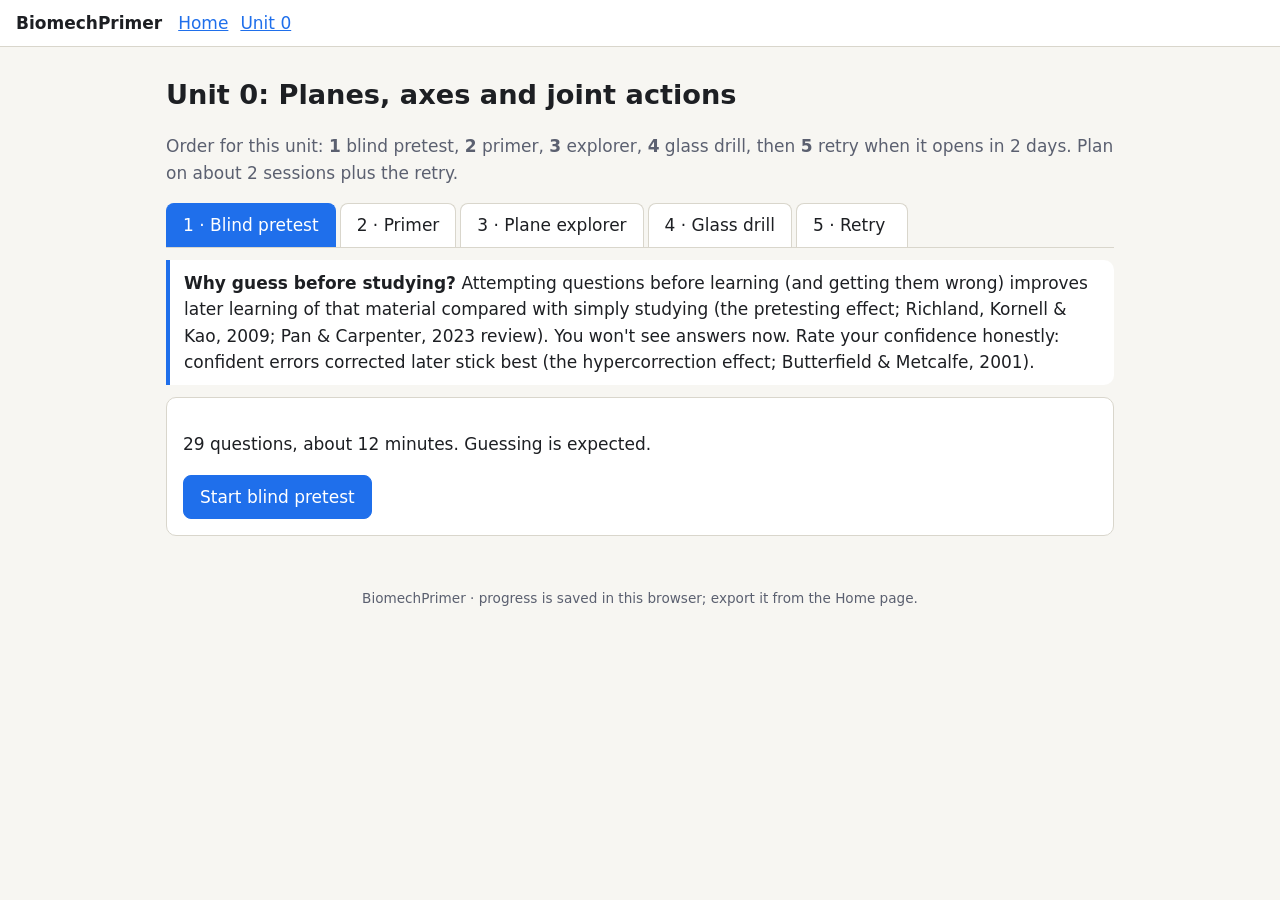
==== units/unit0.html @ 1093fc45 "Scaffold BiomechPrimer and build Unit 0: planes, axes, joint actions Static site (plain HTML/CSS/JS," ====
<!doctype html>
<html lang="en">
<head>
<meta charset="utf-8">
<meta name="viewport" content="width=device-width, initial-scale=1">
<title>Unit 0 · Planes and Axes</title>
<link rel="stylesheet" href="../css/style.css">
</head>
<body>
<header class="top">
  <a class="brand" href="../index.html">BiomechPrimer</a>
  <nav><a href="../index.html">Home</a><a href="unit0.html" aria-current="page">Unit 0</a></nav>
</header>
<main>
  <h1>Unit 0: Planes, axes and joint actions</h1>
  <p class="muted">Order for this unit: <strong>1</strong> blind pretest, <strong>2</strong> primer, <strong>3</strong> explorer, <strong>4</strong> glass drill, then <strong>5</strong> retry when it opens in 2 days. Plan on about 2 sessions plus the retry.</p>

  <div class="tabs" role="tablist">
    <button type="button" role="tab" data-tab="pretest">1 · Blind pretest</button>
    <button type="button" role="tab" data-tab="primer">2 · Primer</button>
    <button type="button" role="tab" data-tab="explorer">3 · Plane explorer</button>
    <button type="button" role="tab" data-tab="drill">4 · Glass drill</button>
    <button type="button" role="tab" data-tab="retry">5 · Retry <span data-due-badge></span></button>
  </div>

  <!-- 1 PRETEST -->
  <section data-panel="pretest" role="tabpanel">
    <div class="key">
      <strong>Why guess before studying?</strong> Attempting questions before learning (and getting them wrong) improves later learning of that material compared with simply studying (the pretesting effect; Richland, Kornell &amp; Kao, 2009; Pan &amp; Carpenter, 2023 review).
      You won't see answers now. Rate your confidence honestly: confident errors corrected later stick best (the hypercorrection effect; Butterfield &amp; Metcalfe, 2001).
    </div>
    <div data-pretest></div>
  </section>

  <!-- 2 PRIMER -->
  <section data-panel="primer" role="tabpanel" hidden>
    <h2>Start here: anatomical position</h2>
    <p>Every direction, plane and action is described from <strong>anatomical position</strong>: standing upright, facing forward, feet parallel, arms at the sides, <strong>palms facing forward</strong>. Think of it as the "zero" on a ruler. A joint action is a change away from this zero (or back toward it).</p>
    <div class="table-wrap"><table>
      <tr><th>Term</th><th>Means</th></tr>
      <tr><td>Anterior / posterior</td><td>front / back</td></tr>
      <tr><td>Superior / inferior</td><td>toward the head / toward the feet</td></tr>
      <tr><td>Medial / lateral</td><td>toward the midline / away from it</td></tr>
      <tr><td>Proximal / distal</td><td>closer to / farther from where a limb attaches to the trunk</td></tr>
    </table></div>

    <h2>The three cardinal planes</h2>
    <div class="key"><strong>Rule 1: a plane is named for the slice it makes.</strong> Movement happens <em>inside</em> the slice, so the movement direction is not the direction in the name.</div>
    <div class="grid">
      <div class="card">
        <h3 class="sag">Sagittal</h3>
        <p><strong>Slice:</strong> left from right, like a knife coming straight down your midline from the crown of your head.</p>
        <p><strong>Movement inside it:</strong> forward and back.</p>
        <p><strong>Feel it:</strong> stand side-on with your right shoulder touching a wall. Swing your right arm forward and back; your knuckles can brush the wall the whole way.</p>
      </div>
      <div class="card">
        <h3 class="fro">Frontal (coronal)</h3>
        <p><strong>Slice:</strong> front from back. Think of separating the front cover of a book from the back cover.</p>
        <p><strong>Movement inside it:</strong> <em>side to side</em>.</p>
        <p><strong>Picture it:</strong> you are sandwiched between two panes of glass, one against your chest and one against your back. You can only move in ways that don't touch the glass: arms and legs out to the sides, bending sideways. Or picture a paper doll pinned flat to a wall: everything it can do without peeling off the wall is frontal.</p>
      </div>
      <div class="card">
        <h3 class="tra">Transverse (horizontal)</h3>
        <p><strong>Slice:</strong> upper from lower, like a tabletop at your waist.</p>
        <p><strong>Movement inside it:</strong> rotation, like a turntable or revolving door.</p>
        <p><strong>Feel it:</strong> sit on a swivel chair, hold your arms out like a T and spin.</p>
      </div>
    </div>

    <h2>Drilling the frontal plane</h2>
    <p>The frontal plane is confusing for a predictable reason: the word "front" makes you think of forward motion. But forward motion is exactly what the frontal plane forbids. Two cross-wirings to memorise as a pair:</p>
    <div class="table-wrap"><table>
      <tr><th>Plane</th><th>Named for the slice between...</th><th>Movement inside it goes...</th></tr>
      <tr><td class="sag">Sagittal</td><td>left | right</td><td>forward / back</td></tr>
      <tr><td class="fro">Frontal</td><td>front | back</td><td>side to side</td></tr>
      <tr><td class="tra">Transverse</td><td>upper | lower</td><td>around (rotation)</td></tr>
    </table></div>
    <p>A sentence to repeat: <strong>"The frontal plane separates front from back, so it is the side-to-side plane."</strong></p>
    <p><strong>Wall test (do it now, 1 minute):</strong> stand with your heels, buttocks, shoulder blades and the back of your head against a wall. The wall is a frontal plane. Raise your arm out to the side: the back of your hand can slide along the wall (frontal). Raise it forward: it leaves the wall (sagittal). Bend sideways: you can slide (frontal). Bow forward: you leave the wall (sagittal). Turn to look over your shoulder: your shoulder leaves the wall by rotating (transverse).</p>

    <h2>Axes: the hinge pin</h2>
    <div class="key"><strong>Rule 2: every movement rotates around an axis that is perpendicular to its plane.</strong> A door swings in a horizontal plane around a vertical hinge. Same idea for every joint.</div>
    <div class="table-wrap"><table>
      <tr><th>Plane</th><th>Axis (perpendicular to it)</th><th>Picture the skewer...</th></tr>
      <tr><td class="sag">Sagittal</td><td>Mediolateral (M-L)</td><td>through both hip joints, side to side</td></tr>
      <tr><td class="fro">Frontal</td><td>Anteroposterior (A-P)</td><td>through the joint from front to back, like a pin through the glass panes</td></tr>
      <tr><td class="tra">Transverse</td><td>Longitudinal (vertical)</td><td>down the length of the limb or spine</td></tr>
    </table></div>
    <div class="key flag"><strong>Naming trap.</strong> Some textbooks call the M-L axis the "frontal" or "coronal axis" (because it lies in the frontal plane) and pair it with sagittal movement. So "frontal axis" means sagittal-plane movement. This course avoids that name and uses M-L, A-P and longitudinal: the axis is named for the direction it <em>points</em>.</div>

    <h2>Joint actions by plane (from anatomical position)</h2>
    <div class="table-wrap"><table>
      <tr><th>Plane</th><th>Actions</th></tr>
      <tr><td class="sag">Sagittal</td><td>Flexion / extension (neck, trunk, shoulder, elbow, wrist, hip, knee); dorsiflexion / plantarflexion (ankle)</td></tr>
      <tr><td class="fro">Frontal</td><td>Abduction / adduction (shoulder, hip, fingers); lateral flexion (trunk, neck); radial / ulnar deviation (wrist); elevation / depression and upward / downward rotation (scapula); inversion / eversion (foot, mostly)</td></tr>
      <tr><td class="tra">Transverse</td><td>Medial / lateral rotation (shoulder, hip); rotation (trunk, neck); pronation / supination (forearm); horizontal abduction / adduction (shoulder, hip from 90 degrees of flexion)</td></tr>
    </table></div>

    <h2>Flagged exceptions</h2>
    <div class="key flag"><strong>1. Knee vs elbow.</strong> Both flexions are sagittal, but the forearm moves forward while the lower leg moves backward. The lower limb rotates medially during development, so its "front" ends up facing a different way. Flexion is defined at the joint, not by "forward".</div>
    <div class="key flag"><strong>2. Start position changes the plane.</strong> Horizontal abduction is still "abduction", but because the arm starts raised forward, it sweeps a horizontal slice. In Part 2 the same logic flips muscle actions: piriformis laterally rotates the hip in anatomical position but becomes a medial rotator when the hip is deeply flexed, because its line of pull crosses to the other side of the axis.</div>
    <div class="key flag"><strong>3. Thumb.</strong> The thumb sits rotated about 90 degrees from the fingers, so its flexion and extension are roughly frontal-plane and its abduction is roughly sagittal. We won't drill this; just know it is the odd one out.</div>
    <div class="key flag"><strong>4. Real movement is multiplanar.</strong> The cardinal planes are a reference grid, like latitude and longitude. Real joints such as the ankle and subtalar joint have oblique axes, and running uses all three planes at once. We name the main plane to reason about which muscles can produce or resist the movement.</div>

    <h2>Why this matters for you</h2>
    <ul>
      <li><strong>Sprinting and the long jump:</strong> propulsion is mostly sagittal (hip, knee and ankle extension). The frontal plane is control: keeping the pelvis level on one leg. The transverse plane is the trunk and pelvis counter-rotating with the arm swing.</li>
      <li><strong>General running:</strong> excessive frontal-plane pelvic drop and knee collapse are common observation targets.</li>
      <li><strong>Everyday health:</strong> most training is sagittal (squats, lunges, walking). Frontal and transverse work, such as side steps and controlled rotation, covers the rest of how you move.</li>
    </ul>
    <p>Next unit preview: once you know the plane and axis, a muscle's <strong>line of pull</strong> relative to that axis tells you its action. You'll derive functions rather than memorise them.</p>

    <h2>Readings (OpenStax, free and peer reviewed)</h2>
    <ul>
      <li><a href="https://openstax.org/books/anatomy-and-physiology-2e/pages/1-6-anatomical-terminology" target="_blank" rel="noopener">A&amp;P 2e, 1.6 Anatomical Terminology</a>: anatomical position, directional terms, body planes (about 15 min).</li>
      <li><a href="https://openstax.org/books/anatomy-and-physiology-2e/pages/9-5-types-of-body-movements" target="_blank" rel="noopener">A&amp;P 2e, 9.5 Types of Body Movements</a>: the joint-action vocabulary with figures (about 20 min).</li>
    </ul>
  </section>

  <!-- 3 EXPLORER -->
  <section data-panel="explorer" role="tabpanel" hidden>
    <div class="explorer">
      <div data-explorer-stage></div>
      <div class="panel card">
        <div class="row"><button type="button" data-mode="planes">Planes</button><button type="button" data-mode="moves">Movements</button></div>
        <div data-planes-ui>
          <label><input type="checkbox" data-plane="sag" checked> <span class="sag">Sagittal</span></label>
          <input type="range" min="-0.45" max="0.45" step="0.01" value="0" data-offset="sag" aria-label="Sagittal plane position">
          <label><input type="checkbox" data-plane="fro"> <span class="fro">Frontal</span></label>
          <input type="range" min="-0.4" max="0.4" step="0.01" value="0" data-offset="fro" aria-label="Frontal plane position">
          <label><input type="checkbox" data-plane="tra"> <span class="tra">Transverse</span></label>
          <input type="range" min="0.05" max="1.75" step="0.01" value="1.0" data-offset="tra" aria-label="Transverse plane position">
        </div>
        <div data-moves-ui hidden>
          <select data-move aria-label="Movement"></select>
          <div class="row"><button type="button" class="primary" data-play>Play</button><button type="button" data-pause>Pause</button></div>
          <input type="range" min="0" max="1" step="0.01" value="0" data-scrub aria-label="Scrub movement">
          <label><input type="checkbox" data-showplane checked> Show movement plane</label>
          <label><input type="checkbox" data-showaxis checked> Show axis</label>
          <label>Glass panes
            <select data-glass>
              <option value="">Off</option><option value="fro" selected>Frontal (chest and back)</option><option value="sag">Sagittal (either side)</option><option value="tra">Transverse (floor and ceiling)</option>
            </select></label>
        </div>
        <div class="row"><button type="button" data-view="front">Front</button><button type="button" data-view="side">Side</button><button type="button" data-view="top">Top</button><button type="button" data-view="three">3/4</button></div>
        <div class="readout" data-readout aria-live="polite"></div>
      </div>
    </div>
    <p class="muted">The dark dot is the nose, so you can always tell which way the figure faces. Things to try: (1) In <em>Planes</em>, slide the sagittal plane off-centre: it becomes parasagittal but is still sagittal. (2) In <em>Movements</em>, keep the frontal glass on and play every movement. Only frontal-plane movements avoid the crack. (3) Switch the glass to match each movement's plane: nothing ever cracks, because rotation around an axis never moves anything along that axis.</p>
  </section>

  <!-- 4 DRILL -->
  <section data-panel="drill" role="tabpanel" hidden>
    <div class="key">Predict, then watch. Glass panes sit against the chest and back (frontal planes). Before each movement plays, predict whether it will crack the glass. This is practice: you get instant feedback, and it doesn't touch your retry schedule.</div>
    <div data-drill></div>
  </section>

  <!-- 5 RETRY -->
  <section data-panel="retry" role="tabpanel" hidden>
    <div data-retry></div>
  </section>
</main>
<footer>BiomechPrimer · progress is saved in this browser; export it from the Home page.</footer>
<script src="../js/store.js"></script>
<script src="../js/theme.js"></script>
<script src="../js/figure.js"></script>
<script src="../js/quiz.js"></script>
<script src="../js/unit0-data.js"></script>
<script src="../js/unit0.js"></script>
</body>
</html>
---- css/style.css ----
:root {
  --bg: #f7f6f2;
  --surface: #ffffff;
  --ink: #1d1f23;
  --muted: #5b6070;
  --line: #d9d6cc;
  --accent: #1f6feb;
  --good: #1a7f37;
  --bad: #c62828;
  --warn: #9a6700;
  /* plane colours, used everywhere so a plane always looks the same */
  --sag: #d64545;
  --fro: #2f7de1;
  --tra: #2f9e5a;
  --radius: 10px;
  --tap: 44px;
  color-scheme: light;
}
@media (prefers-color-scheme: dark) {
  :root:not([data-theme="light"]) {
    --bg: #15171b; --surface: #1e2127; --ink: #e8e6e1; --muted: #9aa0ad;
    --line: #343843; --accent: #6ea8ff; --good: #4ac26b; --bad: #ff6b6b; --warn: #e3b341;
    --sag: #ff6b6b; --fro: #6ea8ff; --tra: #56d37f;
    color-scheme: dark;
  }
}
:root[data-theme="dark"] {
  --bg: #15171b; --surface: #1e2127; --ink: #e8e6e1; --muted: #9aa0ad;
  --line: #343843; --accent: #6ea8ff; --good: #4ac26b; --bad: #ff6b6b; --warn: #e3b341;
  --sag: #ff6b6b; --fro: #6ea8ff; --tra: #56d37f;
  color-scheme: dark;
}

* { box-sizing: border-box; }
html, body { margin: 0; }
body {
  background: var(--bg); color: var(--ink);
  font: 17px/1.55 "Segoe UI", system-ui, -apple-system, sans-serif;
}
a { color: var(--accent); }
header.top {
  display: flex; align-items: center; gap: 16px; flex-wrap: wrap;
  padding: 10px 16px; border-bottom: 1px solid var(--line); background: var(--surface);
}
header.top .brand { font-weight: 700; text-decoration: none; color: var(--ink); }
header.top nav { display: flex; gap: 12px; flex-wrap: wrap; }
main { max-width: 980px; margin: 0 auto; padding: 16px; }
h1 { font-size: 1.7rem; margin: .4em 0; }
h2 { font-size: 1.3rem; margin: 1.4em 0 .4em; }
h3 { font-size: 1.08rem; margin: 1.1em 0 .3em; }
.muted { color: var(--muted); }
.card {
  background: var(--surface); border: 1px solid var(--line); border-radius: var(--radius);
  padding: 16px; margin: 12px 0;
}
.key {
  border-left: 4px solid var(--accent); background: var(--surface);
  padding: 10px 14px; margin: 12px 0; border-radius: 0 var(--radius) var(--radius) 0;
}
.flag { border-left-color: var(--warn); }
.grid { display: grid; gap: 12px; grid-template-columns: repeat(auto-fit, minmax(240px, 1fr)); }

button, .btn {
  min-height: var(--tap); padding: 8px 16px; border-radius: 8px; cursor: pointer;
  border: 1px solid var(--line); background: var(--surface); color: var(--ink);
  font: inherit; text-decoration: none; display: inline-flex; align-items: center; justify-content: center; gap: 6px;
  touch-action: manipulation;
}
button.primary, .btn.primary { background: var(--accent); border-color: var(--accent); color: #fff; }
button:disabled { opacity: .45; cursor: not-allowed; }
button.chosen { outline: 3px solid var(--accent); outline-offset: 1px; }
button.chosen:disabled, button.right:disabled, button.wrong:disabled { opacity: 1; }
button.right { border: 2px solid var(--good); }
button.right::after { content: "  \2713"; color: var(--good); font-weight: 700; }
button.wrong { border: 2px solid var(--bad); outline-color: var(--bad); }
button:focus-visible, .btn:focus-visible { outline: 3px solid var(--accent); outline-offset: 2px; }
.row { display: flex; gap: 8px; flex-wrap: wrap; align-items: center; }

.tabs { display: flex; gap: 4px; flex-wrap: wrap; border-bottom: 1px solid var(--line); margin-top: 8px; }
.tabs button { border-radius: 8px 8px 0 0; border-bottom: none; }
.tabs button[aria-selected="true"] { background: var(--accent); color: #fff; border-color: var(--accent); }

.pill { display: inline-block; padding: 1px 9px; border-radius: 999px; font-size: .85rem; border: 1px solid var(--line); }
.sag { color: var(--sag); } .fro { color: var(--fro); } .tra { color: var(--tra); }
.pill.sag { border-color: var(--sag); } .pill.fro { border-color: var(--fro); } .pill.tra { border-color: var(--tra); }

table { border-collapse: collapse; width: 100%; font-size: .95rem; }
th, td { border-bottom: 1px solid var(--line); padding: 6px 8px; text-align: left; vertical-align: top; }
.table-wrap { overflow-x: auto; }

/* plane explorer */
.explorer { display: grid; gap: 12px; grid-template-columns: minmax(0, 1fr) 280px; }
@media (max-width: 760px) { .explorer { grid-template-columns: 1fr; } }
.stage {
  position: relative; background: var(--surface); border: 1px solid var(--line); border-radius: var(--radius);
  aspect-ratio: 1 / 1; max-height: 70vh; width: 100%;
  touch-action: none; /* Pointer Events own the gestures here */
  user-select: none; -webkit-user-select: none; cursor: grab;
}
.stage.dragging { cursor: grabbing; }
.stage svg { width: 100%; height: 100%; display: block; }
.stage .hint { position: absolute; left: 10px; bottom: 8px; font-size: .8rem; color: var(--muted); pointer-events: none; }
.stage .crack {
  position: absolute; top: 10px; left: 50%; transform: translateX(-50%);
  background: var(--warn); color: var(--bg); padding: 4px 12px; border-radius: 999px; font-weight: 700;
  opacity: 0; transition: opacity .15s; pointer-events: none;
}
.stage .crack.on { opacity: 1; }
.panel { display: flex; flex-direction: column; gap: 10px; }
.panel label { display: flex; gap: 8px; align-items: center; min-height: 32px; }
.panel select, .panel input[type=range] { width: 100%; min-height: 36px; font: inherit; }
.readout { font-size: .95rem; }

/* quiz */
.q { font-size: 1.1rem; margin: 6px 0 12px; }
.choices { display: grid; gap: 8px; }
.choices button { justify-content: flex-start; text-align: left; }
.conf { margin-top: 14px; }
.conf .row button { flex: 1 1 120px; }
.feedback { margin-top: 12px; padding: 10px 14px; border-radius: var(--radius); border: 1px solid var(--line); }
.feedback.good { border-color: var(--good); }
.feedback.bad { border-color: var(--bad); }
.feedback.hyper { border-width: 2px; border-color: var(--bad); }
.progressbar { height: 6px; background: var(--line); border-radius: 3px; overflow: hidden; margin: 8px 0; }
.progressbar > div { height: 100%; background: var(--accent); width: 0; transition: width .2s; }
.mini-stage { max-width: 380px; margin: 0 auto 8px; aspect-ratio: 1 / 1; }

footer { color: var(--muted); font-size: .85rem; padding: 24px 16px; text-align: center; }
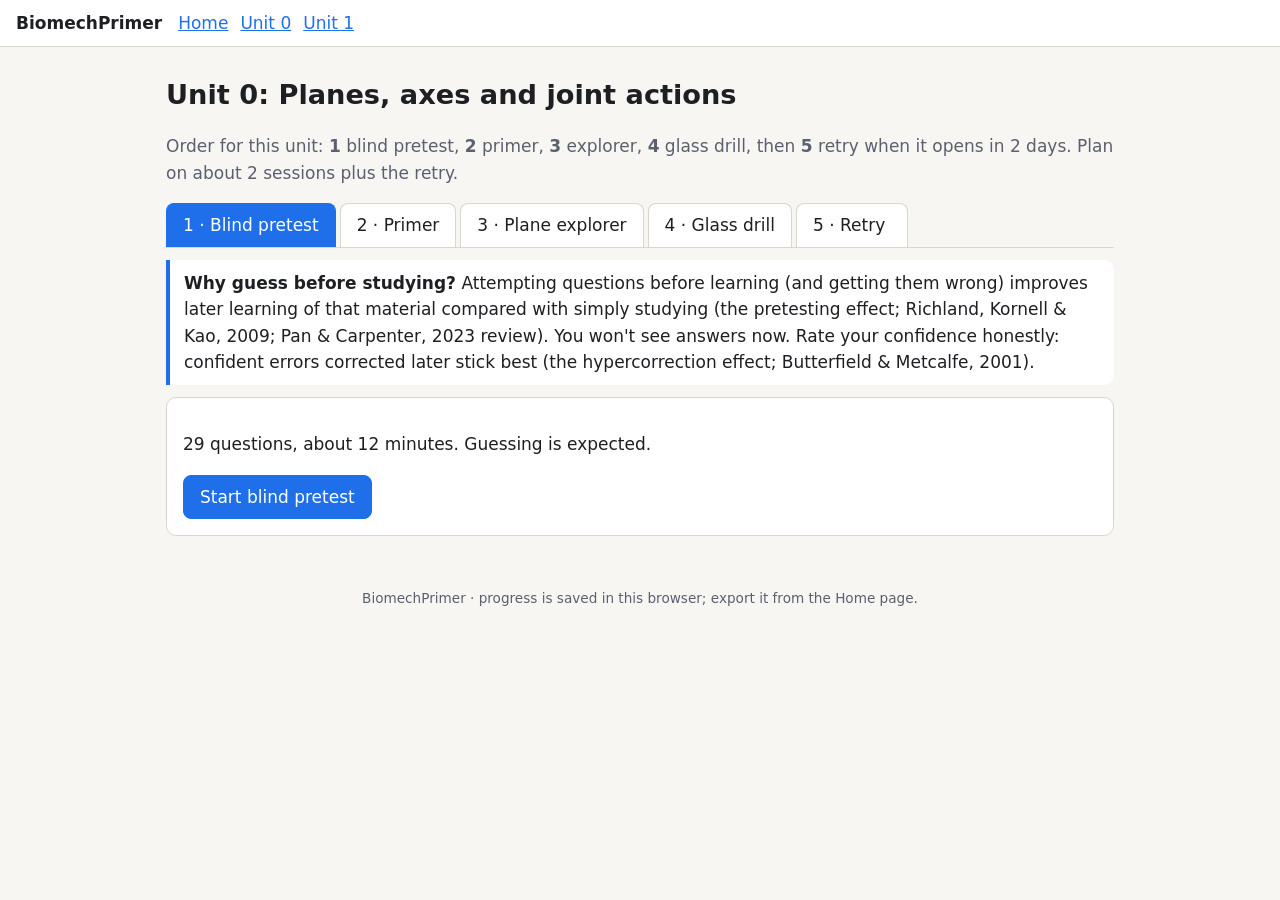
==== commit 75718184: "Build Unit 1: layered muscle map with blind drag-and-place Schematic SVG model of the 21-muscle rost" ====
--- a/units/unit0.html
+++ b/units/unit0.html
@@ -9,7 +9,7 @@
 <body>
 <header class="top">
   <a class="brand" href="../index.html">BiomechPrimer</a>
-  <nav><a href="../index.html">Home</a><a href="unit0.html" aria-current="page">Unit 0</a></nav>
+  <nav><a href="../index.html">Home</a><a href="unit0.html" aria-current="page">Unit 0</a><a href="unit1.html">Unit 1</a></nav>
 </header>
 <main>
   <h1>Unit 0: Planes, axes and joint actions</h1>
--- a/css/style.css
+++ b/css/style.css
@@ -12,6 +12,9 @@
   --sag: #d64545;
   --fro: #2f7de1;
   --tra: #2f9e5a;
+  --bone: #e9e2cf; --bone-edge: #9a8f74;
+  --g-glute: #b5523f; --g-hipflex: #c98a3a; --g-quad: #d17a4f; --g-ham: #8f4a6b; --g-add: #6c7a3a;
+  --g-calf: #2f7f86; --g-shin: #3d8f6a; --g-back: #4b67a8; --g-ctx: #bdbcb4;
   --radius: 10px;
   --tap: 44px;
   color-scheme: light;
@@ -21,6 +24,7 @@
     --bg: #15171b; --surface: #1e2127; --ink: #e8e6e1; --muted: #9aa0ad;
     --line: #343843; --accent: #6ea8ff; --good: #4ac26b; --bad: #ff6b6b; --warn: #e3b341;
     --sag: #ff6b6b; --fro: #6ea8ff; --tra: #56d37f;
+    --bone: #4a4536; --bone-edge: #8c836a; --g-glute: #d0705c; --g-hipflex: #dba15a; --g-quad: #e0916a; --g-ham: #b46b8e; --g-add: #97a55c; --g-calf: #4fb0b8; --g-shin: #5fbf92; --g-back: #7b97d6; --g-ctx: #6b6a63;
     color-scheme: dark;
   }
 }
@@ -28,6 +32,7 @@
   --bg: #15171b; --surface: #1e2127; --ink: #e8e6e1; --muted: #9aa0ad;
   --line: #343843; --accent: #6ea8ff; --good: #4ac26b; --bad: #ff6b6b; --warn: #e3b341;
   --sag: #ff6b6b; --fro: #6ea8ff; --tra: #56d37f;
+  --bone: #4a4536; --bone-edge: #8c836a; --g-glute: #d0705c; --g-hipflex: #dba15a; --g-quad: #e0916a; --g-ham: #b46b8e; --g-add: #97a55c; --g-calf: #4fb0b8; --g-shin: #5fbf92; --g-back: #7b97d6; --g-ctx: #6b6a63;
   color-scheme: dark;
 }
 
@@ -126,3 +131,34 @@
 .mini-stage { max-width: 380px; margin: 0 auto 8px; aspect-ratio: 1 / 1; }
 
 footer { color: var(--muted); font-size: .85rem; padding: 24px 16px; text-align: center; }
+
+/* muscle model (Unit 1) */
+.model-layout, .place-layout { display: grid; gap: 12px; grid-template-columns: minmax(0, 1fr) 310px; align-items: start; }
+@media (max-width: 760px) { .model-layout, .place-layout { grid-template-columns: 1fr; } }
+.model-stage { background: var(--surface); border: 1px solid var(--line); border-radius: var(--radius); padding: 6px; min-width: 0; }
+.model-stage svg { width: 100%; height: auto; max-height: 80vh; display: block; touch-action: none; user-select: none; -webkit-user-select: none; }
+.model-stage .bone { fill: var(--bone); stroke: var(--bone-edge); stroke-width: 1.2; }
+.model-stage .mus { stroke: var(--surface); stroke-width: 1; cursor: pointer; }
+.model-stage .mus.sel { stroke: var(--ink); stroke-width: 3; }
+.model-stage .ghost { fill: none; stroke: var(--muted); stroke-dasharray: 4 3; pointer-events: none; }
+.g-glute { fill: var(--g-glute); } .g-hipflex { fill: var(--g-hipflex); } .g-quad { fill: var(--g-quad); }
+.g-ham { fill: var(--g-ham); } .g-add { fill: var(--g-add); } .g-calf { fill: var(--g-calf); }
+.g-shin { fill: var(--g-shin); } .g-back { fill: var(--g-back); } .g-ctx { fill: var(--g-ctx); }
+.model-stage .side { font: 700 16px "Segoe UI", system-ui, sans-serif; fill: var(--muted); text-anchor: middle; }
+.model-stage .spot { cursor: pointer; }
+.model-stage .spot circle { fill: var(--surface); stroke: var(--ink); stroke-width: 2; }
+.model-stage .spot text { font: 700 12px "Segoe UI", system-ui, sans-serif; fill: var(--ink); text-anchor: middle; dominant-baseline: central; pointer-events: none; }
+.model-stage .spot.armed circle { stroke: var(--accent); stroke-width: 4; }
+.model-stage .spot.done circle { fill: var(--line); }
+.model-stage .spot.right circle { fill: var(--good); stroke: var(--good); }
+.model-stage .spot.wrong circle { fill: var(--bad); stroke: var(--bad); }
+.model-stage .spot.right text, .model-stage .spot.wrong text { fill: var(--surface); }
+.model-stage .mlabel { font: 600 10px "Segoe UI", system-ui, sans-serif; fill: var(--ink); paint-order: stroke; stroke: var(--surface); stroke-width: 3px; text-anchor: middle; pointer-events: none; }
+.place-side { display: flex; flex-direction: column; gap: 10px; min-width: 0; }
+.namechips { display: flex; flex-wrap: wrap; gap: 6px; }
+.namechip {
+  min-height: 40px; padding: 6px 12px; border-radius: 999px; border: 1.5px solid var(--line); background: var(--surface); color: var(--ink);
+  font: inherit; font-size: .9rem; cursor: grab; touch-action: none; user-select: none; -webkit-user-select: none;
+}
+.namechip.selected { border-color: var(--accent); outline: 2px solid var(--accent); }
+.namechip.ghost-drag { position: fixed; z-index: 50; pointer-events: none; box-shadow: 0 6px 18px rgb(0 0 0 / .25); cursor: grabbing; margin: 0; }
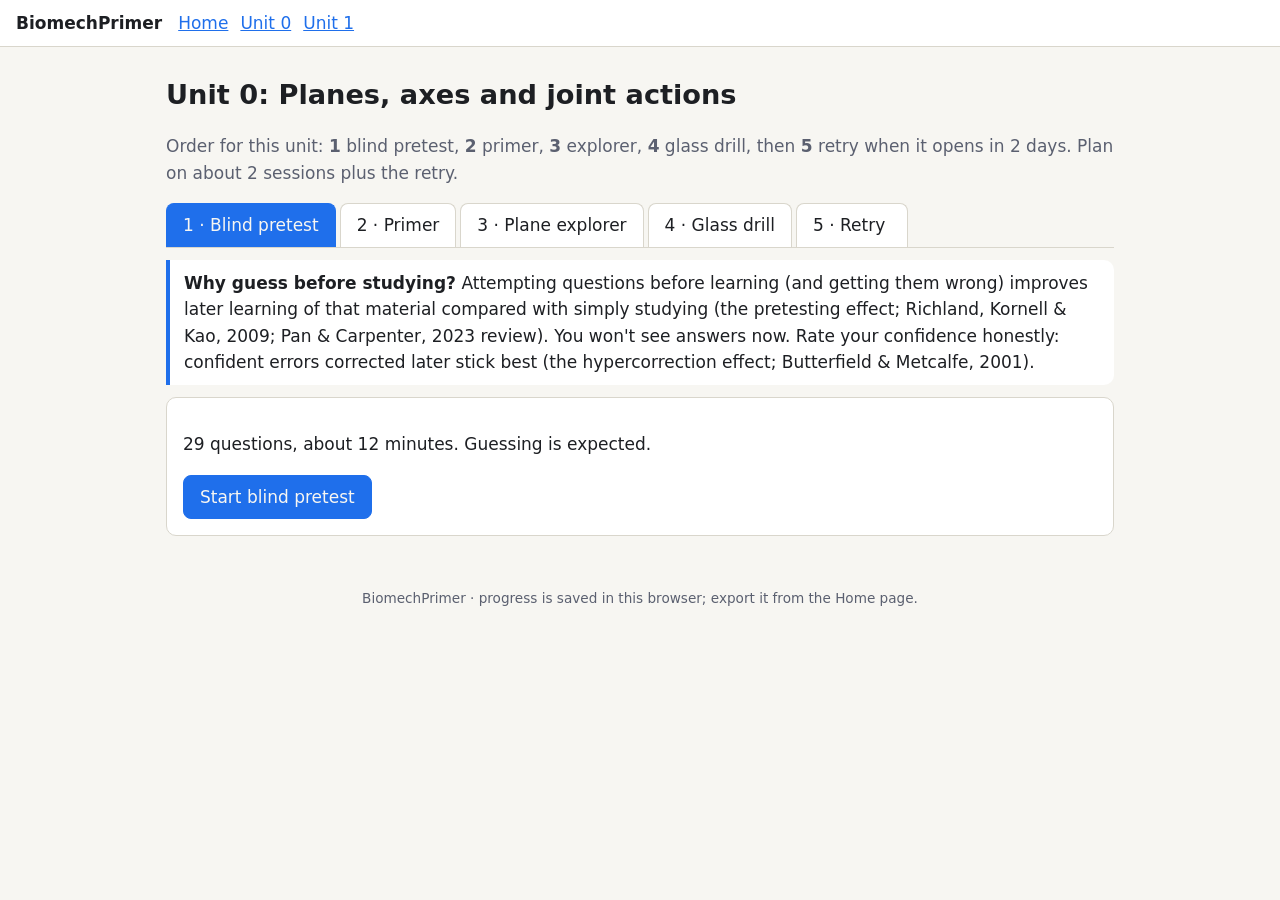
==== commit f3b1521e: "Turn Home into a landing page with Next up and course path - Next up card picks what to do this sess" ====
--- a/units/unit0.html
+++ b/units/unit0.html
@@ -4,6 +4,10 @@
 <meta charset="utf-8">
 <meta name="viewport" content="width=device-width, initial-scale=1">
 <title>Unit 0 · Planes and Axes</title>
+<meta name="theme-color" content="#1f6feb">
+<link rel="manifest" href="../manifest.webmanifest">
+<link rel="icon" href="../icons/icon.svg" type="image/svg+xml">
+<link rel="apple-touch-icon" href="../icons/apple-touch-icon.png">
 <link rel="stylesheet" href="../css/style.css">
 </head>
 <body>
--- a/css/style.css
+++ b/css/style.css
@@ -71,7 +71,7 @@
   font: inherit; text-decoration: none; display: inline-flex; align-items: center; justify-content: center; gap: 6px;
   touch-action: manipulation;
 }
-button.primary, .btn.primary { background: var(--accent); border-color: var(--accent); color: #fff; }
+button.primary, .btn.primary { background: var(--accent); border-color: var(--accent); color: var(--bg); }
 button:disabled { opacity: .45; cursor: not-allowed; }
 button.chosen { outline: 3px solid var(--accent); outline-offset: 1px; }
 button.chosen:disabled, button.right:disabled, button.wrong:disabled { opacity: 1; }
@@ -83,7 +83,7 @@
 
 .tabs { display: flex; gap: 4px; flex-wrap: wrap; border-bottom: 1px solid var(--line); margin-top: 8px; }
 .tabs button { border-radius: 8px 8px 0 0; border-bottom: none; }
-.tabs button[aria-selected="true"] { background: var(--accent); color: #fff; border-color: var(--accent); }
+.tabs button[aria-selected="true"] { background: var(--accent); color: var(--bg); border-color: var(--accent); }
 
 .pill { display: inline-block; padding: 1px 9px; border-radius: 999px; font-size: .85rem; border: 1px solid var(--line); }
 .sag { color: var(--sag); } .fro { color: var(--fro); } .tra { color: var(--tra); }
@@ -162,3 +162,22 @@
 }
 .namechip.selected { border-color: var(--accent); outline: 2px solid var(--accent); }
 .namechip.ghost-drag { position: fixed; z-index: 50; pointer-events: none; box-shadow: 0 6px 18px rgb(0 0 0 / .25); cursor: grabbing; margin: 0; }
+
+/* landing page */
+.eyebrow { font-size: .78rem; font-weight: 700; letter-spacing: .08em; text-transform: uppercase; color: var(--accent); }
+.next { border-color: var(--accent); border-width: 2px; }
+.next h1 { margin: .15em 0 .3em; text-wrap: balance; }
+.next p { max-width: 65ch; }
+.week { display: flex; align-items: center; gap: 12px; flex-wrap: wrap; }
+.dots { display: inline-flex; gap: 6px; }
+.dot { width: 14px; height: 14px; border-radius: 50%; border: 2px solid var(--accent); }
+.dot.on { background: var(--accent); }
+.path { display: grid; gap: 12px; grid-template-columns: repeat(auto-fit, minmax(300px, 1fr)); align-items: start; }
+.steps { list-style: none; margin: 0; padding: 0; display: grid; gap: 2px; }
+.steps li { display: grid; grid-template-columns: 28px minmax(0, 1fr) auto; gap: 8px; align-items: center; min-height: 40px; border-top: 1px solid var(--line); }
+.steps li:first-child { border-top: none; }
+.steps li.done a { color: var(--muted); }
+.steps input[type=checkbox] { width: 20px; height: 20px; margin: 0; accent-color: var(--good); }
+.steps .tick { width: 20px; height: 20px; border-radius: 50%; border: 2px solid var(--line); display: inline-flex; align-items: center; justify-content: center; font-size: .75rem; font-weight: 700; }
+.steps .tick.on { background: var(--good); border-color: var(--good); color: var(--surface); }
+.steps .meta { font-size: .85rem; text-align: right; }
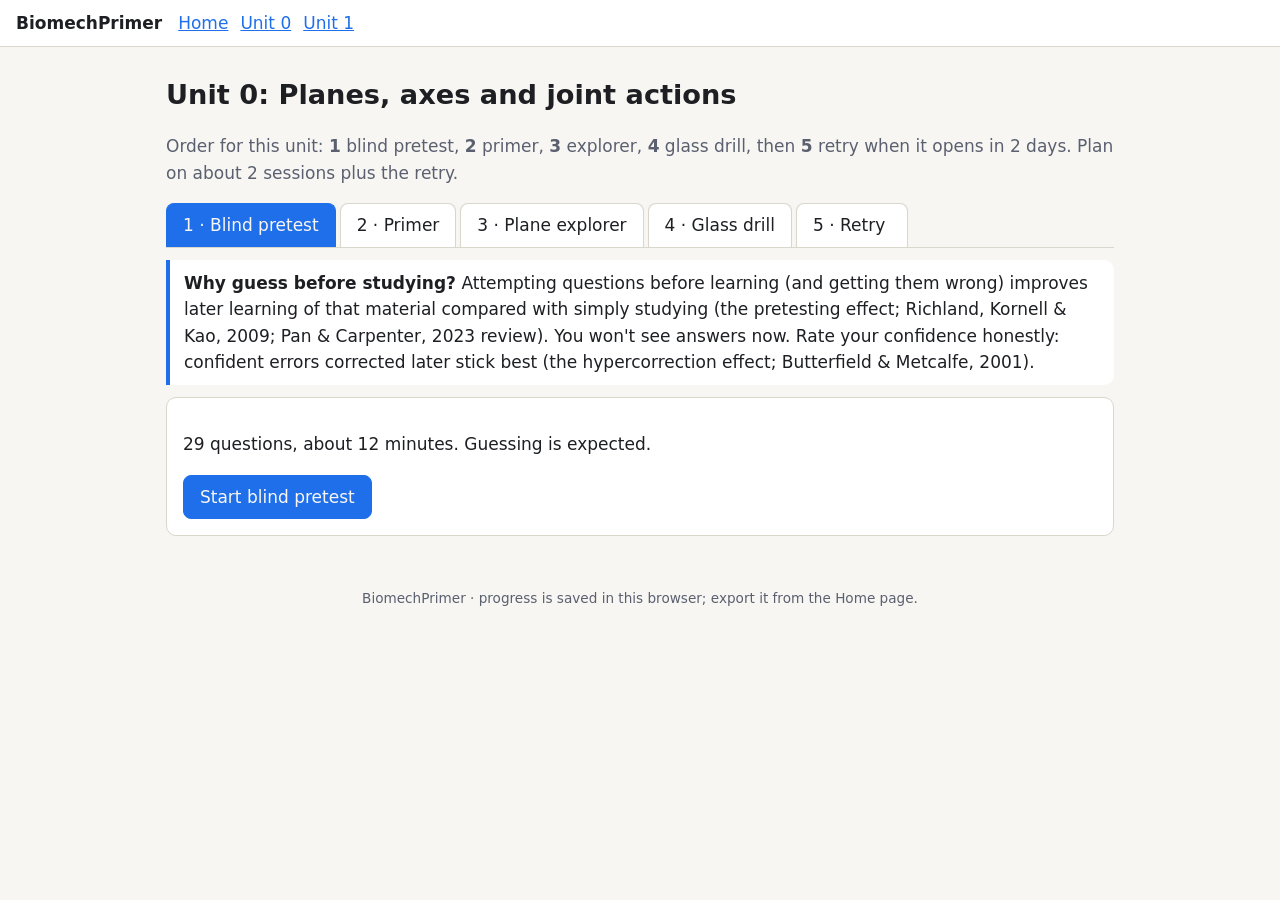
==== commit 3bcf9938: "Add auto-backup to a linked file, with a phone fallback Progress lives only in the browser, so clear" ====
--- a/units/unit0.html
+++ b/units/unit0.html
@@ -166,6 +166,7 @@
 </main>
 <footer>BiomechPrimer · progress is saved in this browser; export it from the Home page.</footer>
 <script src="../js/store.js"></script>
+<script src="../js/backup.js"></script>
 <script src="../js/theme.js"></script>
 <script src="../js/figure.js"></script>
 <script src="../js/quiz.js"></script>
--- a/css/style.css
+++ b/css/style.css
@@ -181,3 +181,15 @@
 .steps .tick { width: 20px; height: 20px; border-radius: 50%; border: 2px solid var(--line); display: inline-flex; align-items: center; justify-content: center; font-size: .75rem; font-weight: 700; }
 .steps .tick.on { background: var(--good); border-color: var(--good); color: var(--surface); }
 .steps .meta { font-size: .85rem; text-align: right; }
+
+/* backup */
+.pill.ok { border-color: var(--good); color: var(--good); }
+.pill.warn { border-color: var(--warn); color: var(--warn); }
+.backup-bar {
+  position: fixed; left: 0; right: 0; bottom: 0; z-index: 40;
+  display: flex; flex-wrap: wrap; gap: 8px; align-items: center; justify-content: center;
+  padding: 10px max(16px, env(safe-area-inset-right, 0px)) calc(10px + env(safe-area-inset-bottom, 0px)) max(16px, env(safe-area-inset-left, 0px));
+  background: var(--surface); border-top: 2px solid var(--accent); box-shadow: 0 -4px 16px rgb(0 0 0 / .12);
+}
+.backup-bar span { flex: 1 1 260px; max-width: 60ch; }
+body:has(.backup-bar) main { padding-bottom: 140px; }
